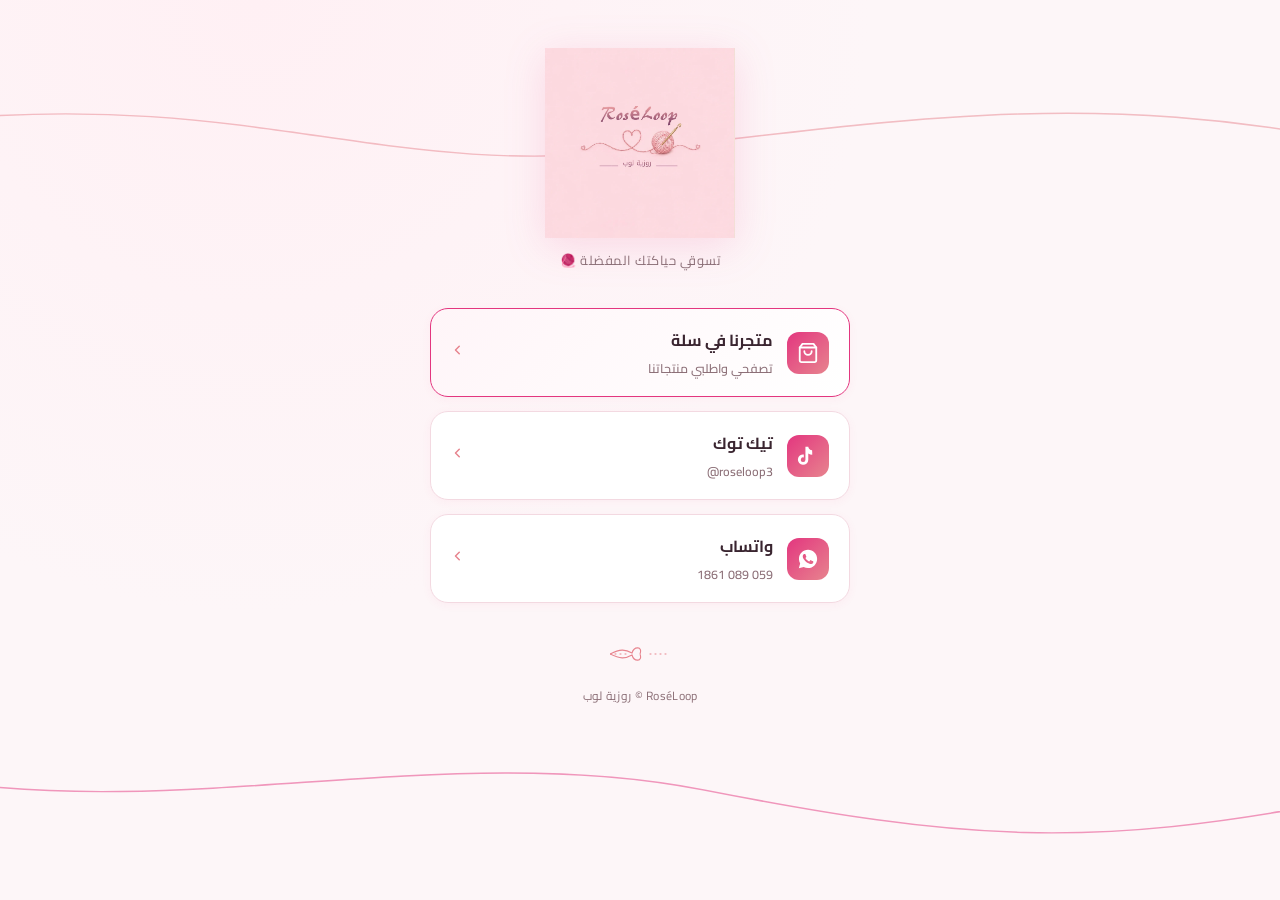
==== index.html @ e7c2691b "Add files via upload" ====
<!DOCTYPE html>
<html lang="ar" dir="rtl">
<head>
<meta charset="UTF-8">
<meta name="viewport" content="width=device-width, initial-scale=1.0">
<title>RoséLoop | روزية لوب</title>
<link rel="preconnect" href="https://fonts.googleapis.com">
<link href="https://fonts.googleapis.com/css2?family=Cairo:wght@400;500;600;700;800&display=swap" rel="stylesheet">
<style>
  :root{
    --pink-deep:#E3367F;
    --pink-soft:#E7848E;
    --bg:#FDF6F8;
    --bg-card:#FFFFFF;
    --ink:#3A2530;
    --ink-soft:#8B6E76;
    --line:#F3D9E1;
  }
  *{box-sizing:border-box; margin:0; padding:0;}
  body{
    font-family:'Cairo', sans-serif;
    background: radial-gradient(circle at 20% 0%, #FFF0F4 0%, var(--bg) 45%);
    color:var(--ink);
    min-height:100vh;
    display:flex;
    flex-direction:column;
    align-items:center;
    padding:48px 20px 32px;
    position:relative;
    overflow-x:hidden;
  }

  /* decorative loop thread across background */
  .thread-bg{
    position:fixed;
    inset:0;
    pointer-events:none;
    z-index:0;
    opacity:0.5;
  }
  .thread-bg svg{width:100%; height:100%;}

  .page{
    position:relative;
    z-index:1;
    width:100%;
    max-width:420px;
    display:flex;
    flex-direction:column;
    align-items:center;
  }

  .logo-wrap{
    display:flex;
    flex-direction:column;
    align-items:center;
    margin-bottom:8px;
    opacity:0;
    animation: riseIn 0.7s ease-out forwards;
  }
  .logo-wrap img{
    width:190px;
    height:auto;
    filter: drop-shadow(0 8px 20px rgba(227,54,127,0.15));
  }

  .tagline{
    font-size:13px;
    color:var(--ink-soft);
    letter-spacing:0.5px;
    margin-top:2px;
    margin-bottom:36px;
    opacity:0;
    animation: riseIn 0.7s ease-out 0.15s forwards;
  }

  .links{
    width:100%;
    display:flex;
    flex-direction:column;
    gap:14px;
  }

  .link-card{
    position:relative;
    display:flex;
    align-items:center;
    gap:14px;
    width:100%;
    padding:16px 20px;
    background:var(--bg-card);
    border:1.5px solid var(--line);
    border-radius:18px;
    text-decoration:none;
    color:var(--ink);
    font-weight:600;
    font-size:16px;
    box-shadow:0 2px 10px rgba(227,54,127,0.05);
    transition: transform 0.22s ease, box-shadow 0.22s ease, border-color 0.22s ease;
    opacity:0;
    animation: riseIn 0.6s ease-out forwards;
    overflow:hidden;
  }
  .link-card:nth-of-type(1){animation-delay:0.28s;}
  .link-card:nth-of-type(2){animation-delay:0.38s;}
  .link-card:nth-of-type(3){animation-delay:0.48s;}
  .link-card:nth-of-type(4){animation-delay:0.58s;}

  .link-card:active{transform:scale(0.98);}
  .link-card:hover{
    transform:translateY(-3px);
    box-shadow:0 10px 24px rgba(227,54,127,0.16);
    border-color:var(--pink-soft);
  }

  .link-card .icon{
    flex-shrink:0;
    width:42px;
    height:42px;
    border-radius:12px;
    display:flex;
    align-items:center;
    justify-content:center;
    background:linear-gradient(135deg, var(--pink-deep), var(--pink-soft));
    color:#fff;
  }
  .link-card .icon svg{width:22px; height:22px;}

  .link-text{display:flex; flex-direction:column; gap:2px;}
  .link-text .label{font-size:16px; font-weight:700;}
  .link-text .sub{font-size:12.5px; color:var(--ink-soft); font-weight:500;}

  .link-card .arrow{
    margin-inline-start:auto;
    color:var(--pink-soft);
    flex-shrink:0;
  }

  /* store card gets a subtle featured style */
  .link-card.store{
    background:linear-gradient(135deg, #FFF5F8, #FFFFFF);
    border-color:var(--pink-deep);
  }

  footer{
    margin-top:44px;
    text-align:center;
    opacity:0;
    animation: riseIn 0.6s ease-out 0.7s forwards;
  }
  footer .heart-divider{
    width:60px;
    height:14px;
    margin:0 auto 14px;
    color:var(--pink-soft);
  }
  footer p{
    font-size:12px;
    color:var(--ink-soft);
    letter-spacing:0.3px;
  }

  @keyframes riseIn{
    from{opacity:0; transform:translateY(14px);}
    to{opacity:1; transform:translateY(0);}
  }

  @media (prefers-reduced-motion: reduce){
    .logo-wrap, .tagline, .link-card, footer{
      animation:none !important;
      opacity:1 !important;
      transform:none !important;
    }
  }

  a:focus-visible, .link-card:focus-visible{
    outline:2.5px solid var(--pink-deep);
    outline-offset:3px;
  }
</style>
</head>
<body>

<div class="thread-bg" aria-hidden="true">
  <svg viewBox="0 0 400 900" preserveAspectRatio="none">
    <path d="M -20 120 C 80 90, 120 180, 200 150 S 340 90, 420 140"
          fill="none" stroke="#E7848E" stroke-width="1.4" stroke-linecap="round"/>
    <path d="M -20 780 C 60 820, 140 740, 220 790 S 340 850, 420 800"
          fill="none" stroke="#E3367F" stroke-width="1.4" stroke-linecap="round"/>
  </svg>
</div>

<div class="page">

  <div class="logo-wrap">
    <img src="roseloop-logo.jpeg" alt="RoséLoop - روزية لوب">
  </div>
  <p class="tagline">تسوقي حياكتك المفضلة 🧶</p>

  <nav class="links">

    <a class="link-card store" href="https://salla.sa/roseloop" target="_blank" rel="noopener">
      <span class="icon">
        <svg viewBox="0 0 24 24" fill="none" stroke="currentColor" stroke-width="2" stroke-linecap="round" stroke-linejoin="round"><path d="M6 2 3 6v14a2 2 0 0 0 2 2h14a2 2 0 0 0 2-2V6l-3-4Z"/><path d="M3 6h18"/><path d="M16 10a4 4 0 0 1-8 0"/></svg>
      </span>
      <span class="link-text">
        <span class="label">متجرنا في سلة</span>
        <span class="sub">تصفحي واطلبي منتجاتنا</span>
      </span>
      <span class="arrow">
        <svg width="18" height="18" viewBox="0 0 24 24" fill="none" stroke="currentColor" stroke-width="2" stroke-linecap="round" stroke-linejoin="round"><path d="M11 17 6 12l5-5"/></svg>
      </span>
    </a>

    <a class="link-card" href="https://www.tiktok.com/@roseloop3" target="_blank" rel="noopener">
      <span class="icon">
        <svg viewBox="0 0 24 24" fill="currentColor"><path d="M16.6 5.82a4.28 4.28 0 0 1-3.14-1.4A4.34 4.34 0 0 1 12.3 2h-3.1v14.06a2.5 2.5 0 1 1-1.77-2.39V10.4a5.66 5.66 0 1 0 4.87 5.6V9.15a7.4 7.4 0 0 0 4.3 1.38V7.36a4.3 4.3 0 0 1-.1-1.54Z"/></svg>
      </span>
      <span class="link-text">
        <span class="label">تيك توك</span>
        <span class="sub">roseloop3@</span>
      </span>
      <span class="arrow">
        <svg width="18" height="18" viewBox="0 0 24 24" fill="none" stroke="currentColor" stroke-width="2" stroke-linecap="round" stroke-linejoin="round"><path d="M11 17 6 12l5-5"/></svg>
      </span>
    </a>

    <a class="link-card" href="https://wa.me/9660590891861" target="_blank" rel="noopener">
      <span class="icon">
        <svg viewBox="0 0 24 24" fill="currentColor"><path d="M12.04 2C6.58 2 2.13 6.45 2.13 11.91c0 1.75.46 3.45 1.32 4.95L2 22l5.28-1.38a9.9 9.9 0 0 0 4.76 1.21h.01c5.46 0 9.9-4.45 9.9-9.92C21.96 6.45 17.51 2 12.04 2Zm5.8 14.1c-.24.68-1.4 1.3-1.94 1.38-.5.08-1.13.11-1.82-.11-.42-.13-.96-.31-1.65-.6-2.91-1.26-4.81-4.19-4.96-4.39-.14-.2-1.19-1.58-1.19-3.02s.75-2.14 1.02-2.44c.26-.29.57-.36.76-.36.19 0 .38 0 .55.01.18.01.42-.07.65.5.24.58.81 2 .88 2.15.07.15.12.32.02.51-.09.2-.14.32-.28.49-.14.17-.29.38-.42.51-.14.14-.28.29-.12.57.16.29.71 1.18 1.53 1.92 1.05.94 1.94 1.24 2.22 1.38.29.14.45.12.62-.07.17-.2.71-.83.9-1.11.19-.29.38-.24.63-.15.26.1 1.65.78 1.94.92.28.14.47.21.53.33.07.12.07.68-.17 1.36Z"/></svg>
      </span>
      <span class="link-text">
        <span class="label">واتساب</span>
        <span class="sub">059 089 1861</span>
      </span>
      <span class="arrow">
        <svg width="18" height="18" viewBox="0 0 24 24" fill="none" stroke="currentColor" stroke-width="2" stroke-linecap="round" stroke-linejoin="round"><path d="M11 17 6 12l5-5"/></svg>
      </span>
    </a>

  </nav>

  <footer>
    <svg class="heart-divider" viewBox="0 0 60 14" fill="none" xmlns="http://www.w3.org/2000/svg">
      <path d="M0 7 C10 2, 15 2, 22 6 C24 -1, 33 -1, 30 7 C33 -1, 24 -1, 22 6 C15 2, 10 2, 0 7 C10 12, 15 12, 22 8 C24 15, 33 15, 30 7 C33 15, 24 15, 22 8 C15 12, 10 12, 0 7 Z"
        stroke="currentColor" stroke-width="1.1" fill="none" stroke-linecap="round"/>
      <path d="M40 7h20" stroke="currentColor" stroke-width="1" stroke-linecap="round" stroke-dasharray="1 4"/>
      <path d="M0 7h20" stroke="currentColor" stroke-width="1" stroke-linecap="round" stroke-dasharray="1 4"/>
    </svg>
    <p>RoséLoop © روزية لوب</p>
  </footer>

</div>

</body>
</html>
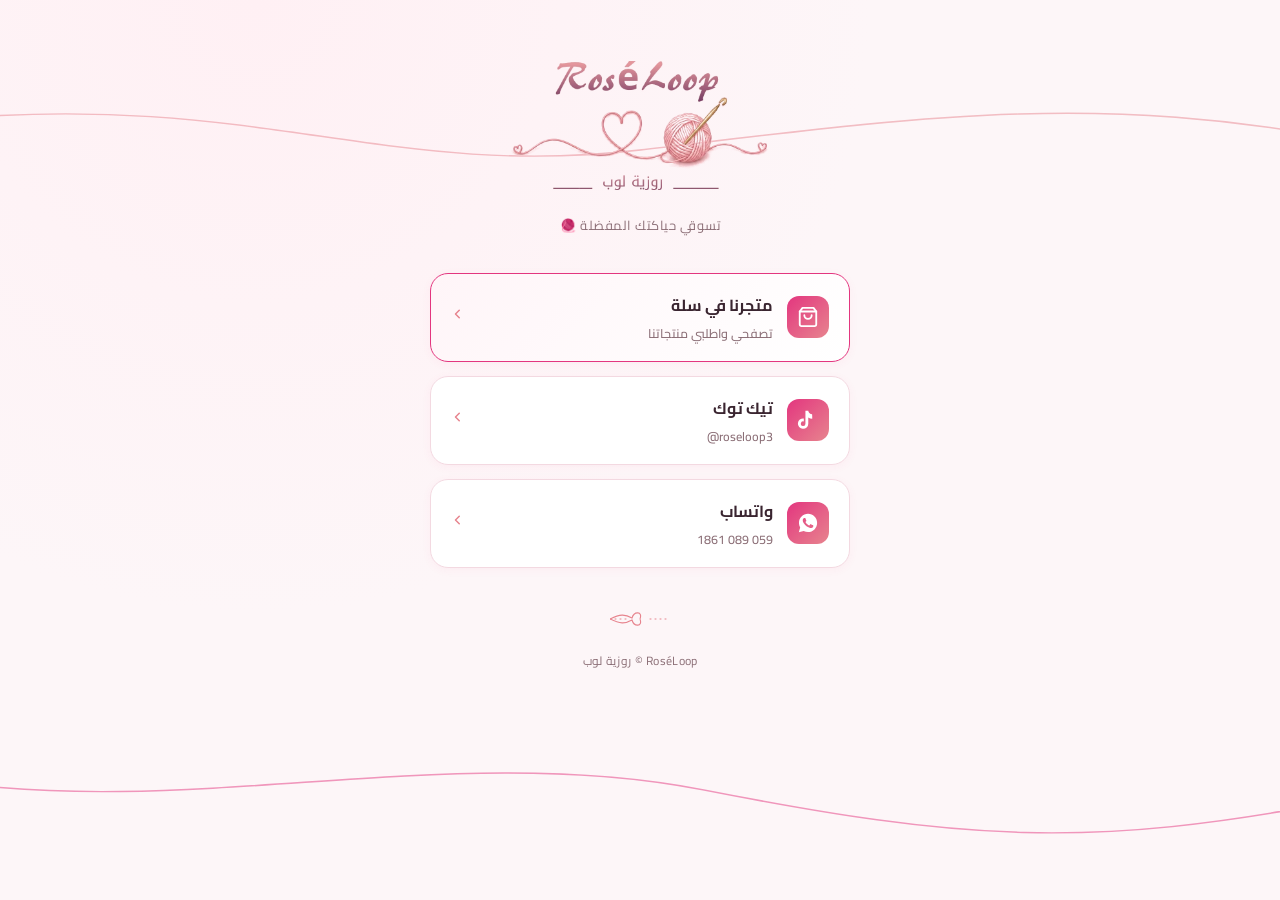
==== commit ed84d597: "Add files via upload" ====
--- a/index.html
+++ b/index.html
@@ -59,9 +59,8 @@
     animation: riseIn 0.7s ease-out forwards;
   }
   .logo-wrap img{
-    width:190px;
+    width:280px;
     height:auto;
-    filter: drop-shadow(0 8px 20px rgba(227,54,127,0.15));
   }
 
   .tagline{
@@ -193,7 +192,7 @@
 <div class="page">
 
   <div class="logo-wrap">
-    <img src="roseloop-logo.jpeg" alt="RoséLoop - روزية لوب">
+    <img src="roseloop-logo-transparent.png" alt="RoséLoop - روزية لوب">
   </div>
   <p class="tagline">تسوقي حياكتك المفضلة 🧶</p>
 
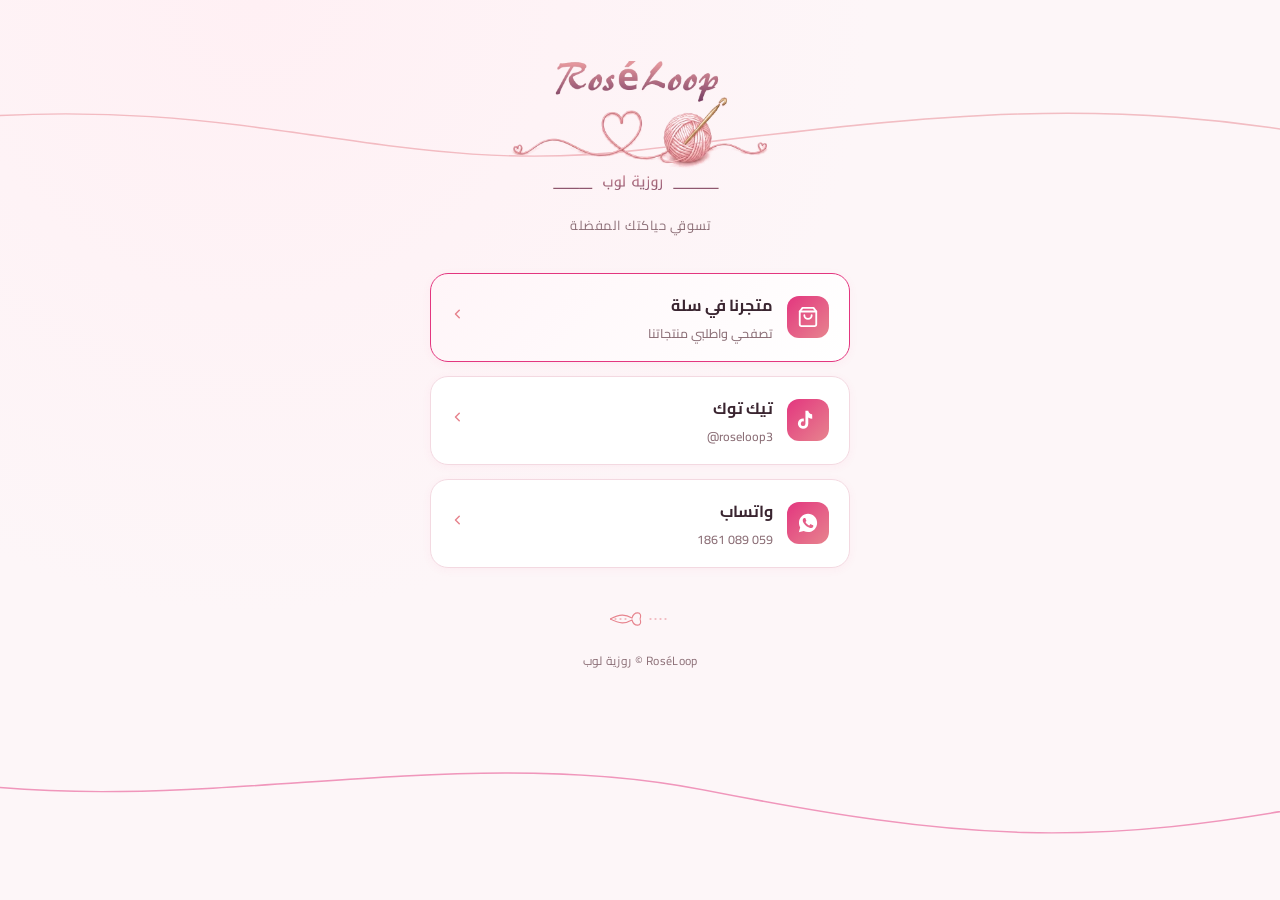
==== commit ece2ef55: "Add files via upload" ====
--- a/index.html
+++ b/index.html
@@ -192,9 +192,9 @@
 <div class="page">
 
   <div class="logo-wrap">
-    <img src="roseloop-logo-transparent.png" alt="RoséLoop - روزية لوب">
+    <img src="[data-uri]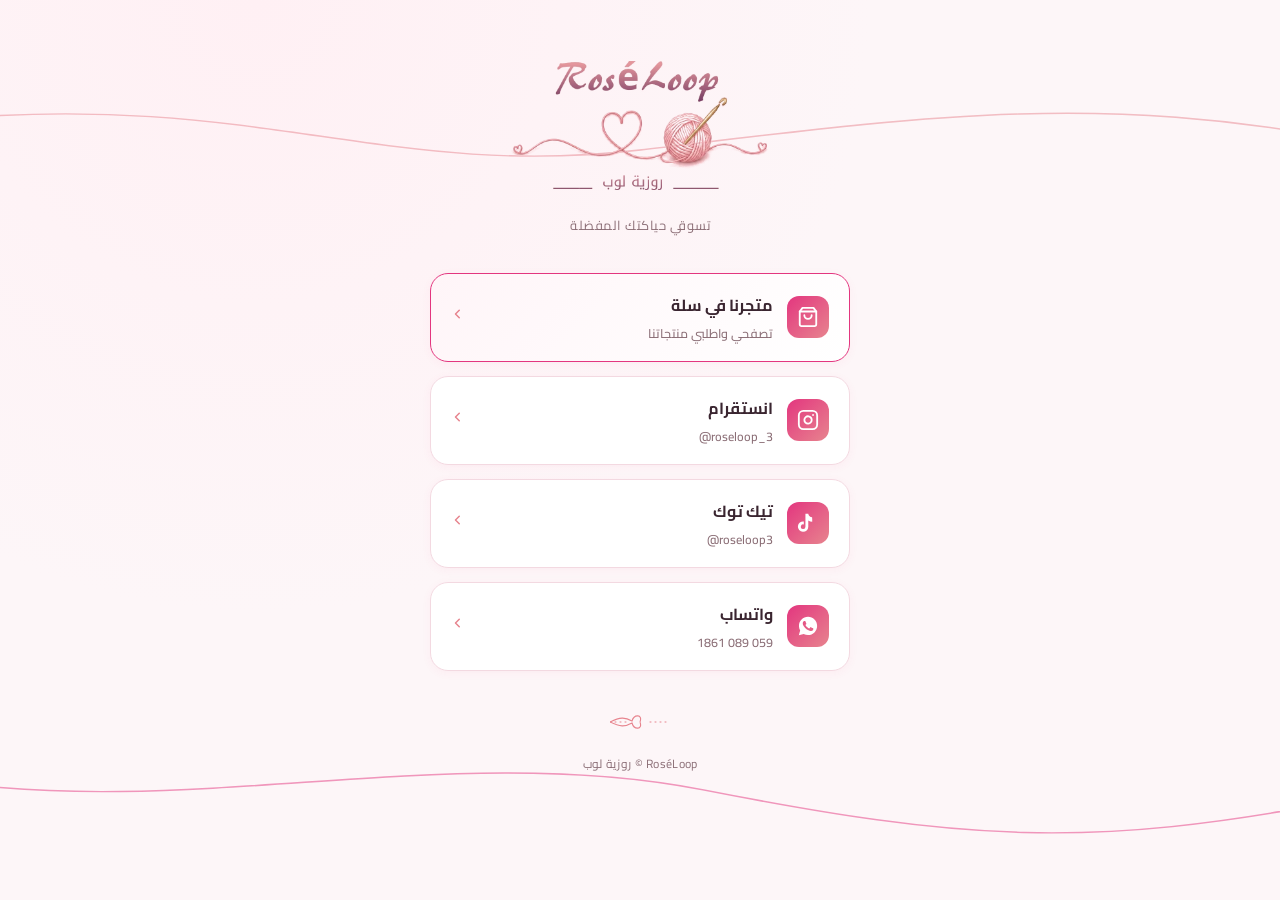
==== commit 8eb64ba5: "Add files via upload" ====
--- a/index.html
+++ b/index.html
@@ -211,6 +211,19 @@
       </span>
     </a>
 
+    <a class="link-card" href="https://www.instagram.com/roseloop_3" target="_blank" rel="noopener">
+      <span class="icon">
+        <svg viewBox="0 0 24 24" fill="none" stroke="currentColor" stroke-width="2" stroke-linecap="round" stroke-linejoin="round"><rect x="2" y="2" width="20" height="20" rx="5"/><path d="M16 11.37A4 4 0 1 1 12.63 8 4 4 0 0 1 16 11.37z"/><line x1="17.5" y1="6.5" x2="17.51" y2="6.5"/></svg>
+      </span>
+      <span class="link-text">
+        <span class="label">انستقرام</span>
+        <span class="sub">roseloop_3@</span>
+      </span>
+      <span class="arrow">
+        <svg width="18" height="18" viewBox="0 0 24 24" fill="none" stroke="currentColor" stroke-width="2" stroke-linecap="round" stroke-linejoin="round"><path d="M11 17 6 12l5-5"/></svg>
+      </span>
+    </a>
+
     <a class="link-card" href="https://www.tiktok.com/@roseloop3" target="_blank" rel="noopener">
       <span class="icon">
         <svg viewBox="0 0 24 24" fill="currentColor"><path d="M16.6 5.82a4.28 4.28 0 0 1-3.14-1.4A4.34 4.34 0 0 1 12.3 2h-3.1v14.06a2.5 2.5 0 1 1-1.77-2.39V10.4a5.66 5.66 0 1 0 4.87 5.6V9.15a7.4 7.4 0 0 0 4.3 1.38V7.36a4.3 4.3 0 0 1-.1-1.54Z"/></svg>
@@ -224,7 +237,7 @@
       </span>
     </a>
 
-    <a class="link-card" href="https://wa.me/9660590891861" target="_blank" rel="noopener">
+    <a class="link-card" href="https://wa.me/966590891861" target="_blank" rel="noopener">
       <span class="icon">
         <svg viewBox="0 0 24 24" fill="currentColor"><path d="M12.04 2C6.58 2 2.13 6.45 2.13 11.91c0 1.75.46 3.45 1.32 4.95L2 22l5.28-1.38a9.9 9.9 0 0 0 4.76 1.21h.01c5.46 0 9.9-4.45 9.9-9.92C21.96 6.45 17.51 2 12.04 2Zm5.8 14.1c-.24.68-1.4 1.3-1.94 1.38-.5.08-1.13.11-1.82-.11-.42-.13-.96-.31-1.65-.6-2.91-1.26-4.81-4.19-4.96-4.39-.14-.2-1.19-1.58-1.19-3.02s.75-2.14 1.02-2.44c.26-.29.57-.36.76-.36.19 0 .38 0 .55.01.18.01.42-.07.65.5.24.58.81 2 .88 2.15.07.15.12.32.02.51-.09.2-.14.32-.28.49-.14.17-.29.38-.42.51-.14.14-.28.29-.12.57.16.29.71 1.18 1.53 1.92 1.05.94 1.94 1.24 2.22 1.38.29.14.45.12.62-.07.17-.2.71-.83.9-1.11.19-.29.38-.24.63-.15.26.1 1.65.78 1.94.92.28.14.47.21.53.33.07.12.07.68-.17 1.36Z"/></svg>
       </span>
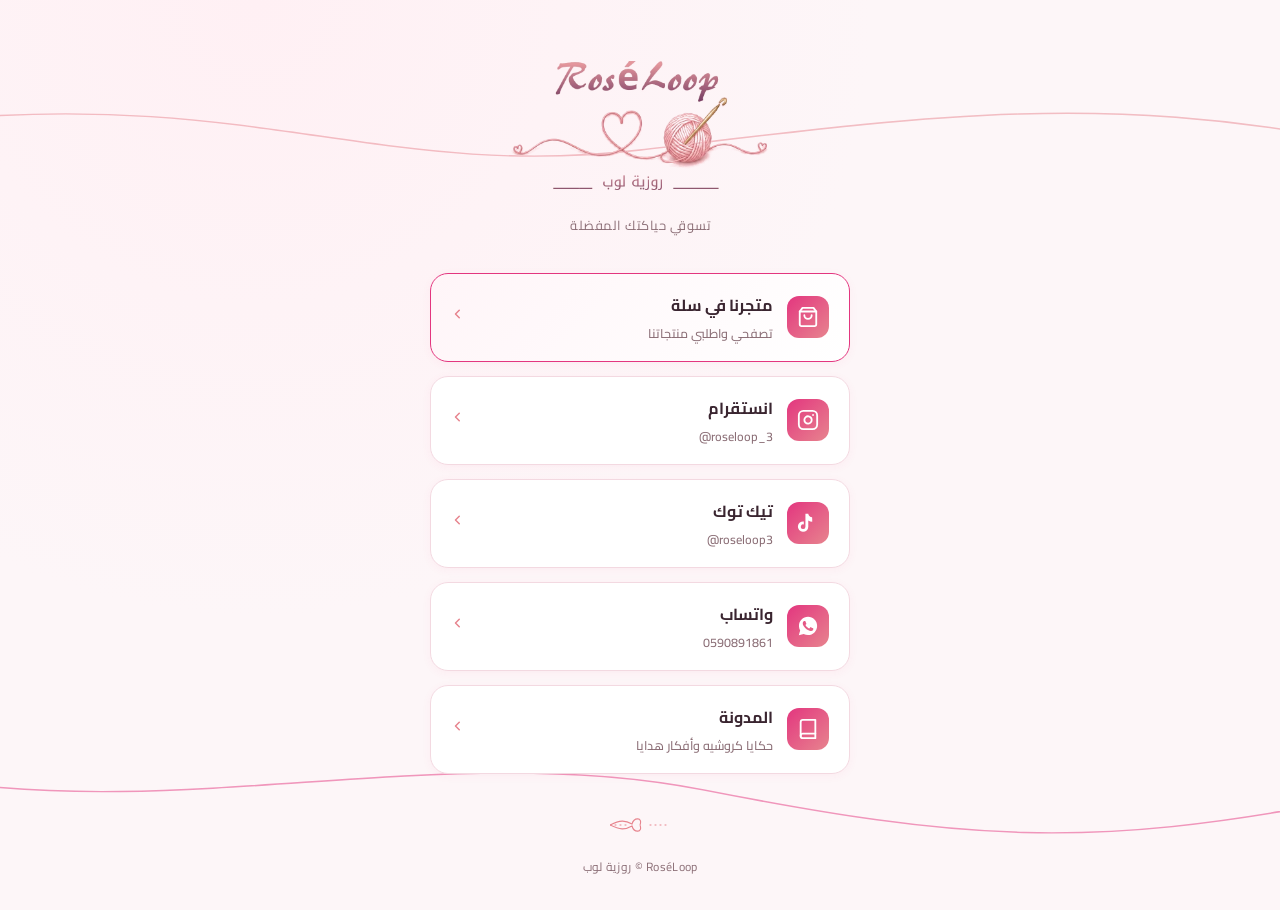
==== commit c6999a05: "Add files via upload" ====
--- a/index.html
+++ b/index.html
@@ -243,7 +243,20 @@
       </span>
       <span class="link-text">
         <span class="label">واتساب</span>
-        <span class="sub">059 089 1861</span>
+        <span class="sub" dir="ltr" style="unicode-bidi:isolate;">0590891861</span>
+      </span>
+      <span class="arrow">
+        <svg width="18" height="18" viewBox="0 0 24 24" fill="none" stroke="currentColor" stroke-width="2" stroke-linecap="round" stroke-linejoin="round"><path d="M11 17 6 12l5-5"/></svg>
+      </span>
+    </a>
+
+    <a class="link-card" href="blog/index.html">
+      <span class="icon">
+        <svg viewBox="0 0 24 24" fill="none" stroke="currentColor" stroke-width="2" stroke-linecap="round" stroke-linejoin="round"><path d="M4 19.5A2.5 2.5 0 0 1 6.5 17H20"/><path d="M6.5 2H20v20H6.5A2.5 2.5 0 0 1 4 19.5v-15A2.5 2.5 0 0 1 6.5 2z"/></svg>
+      </span>
+      <span class="link-text">
+        <span class="label">المدونة</span>
+        <span class="sub">حكايا كروشيه وأفكار هدايا</span>
       </span>
       <span class="arrow">
         <svg width="18" height="18" viewBox="0 0 24 24" fill="none" stroke="currentColor" stroke-width="2" stroke-linecap="round" stroke-linejoin="round"><path d="M11 17 6 12l5-5"/></svg>
